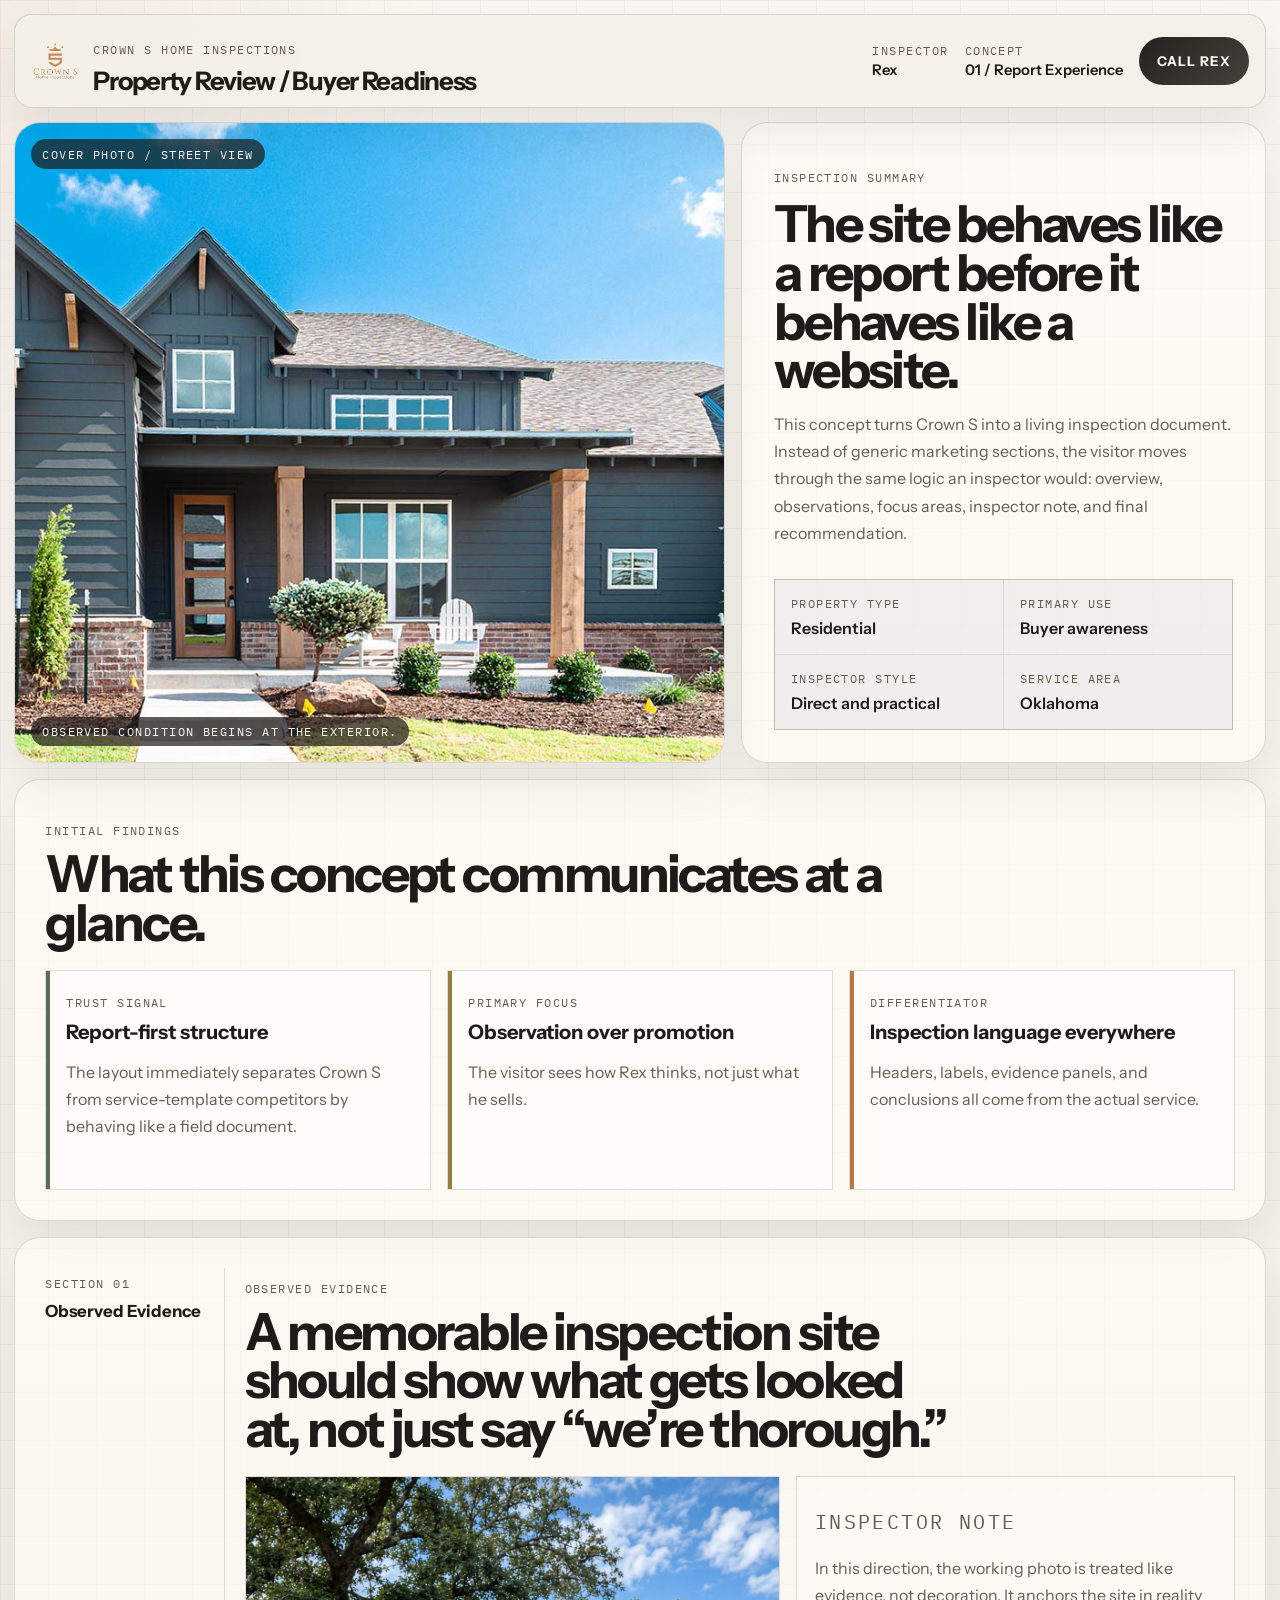
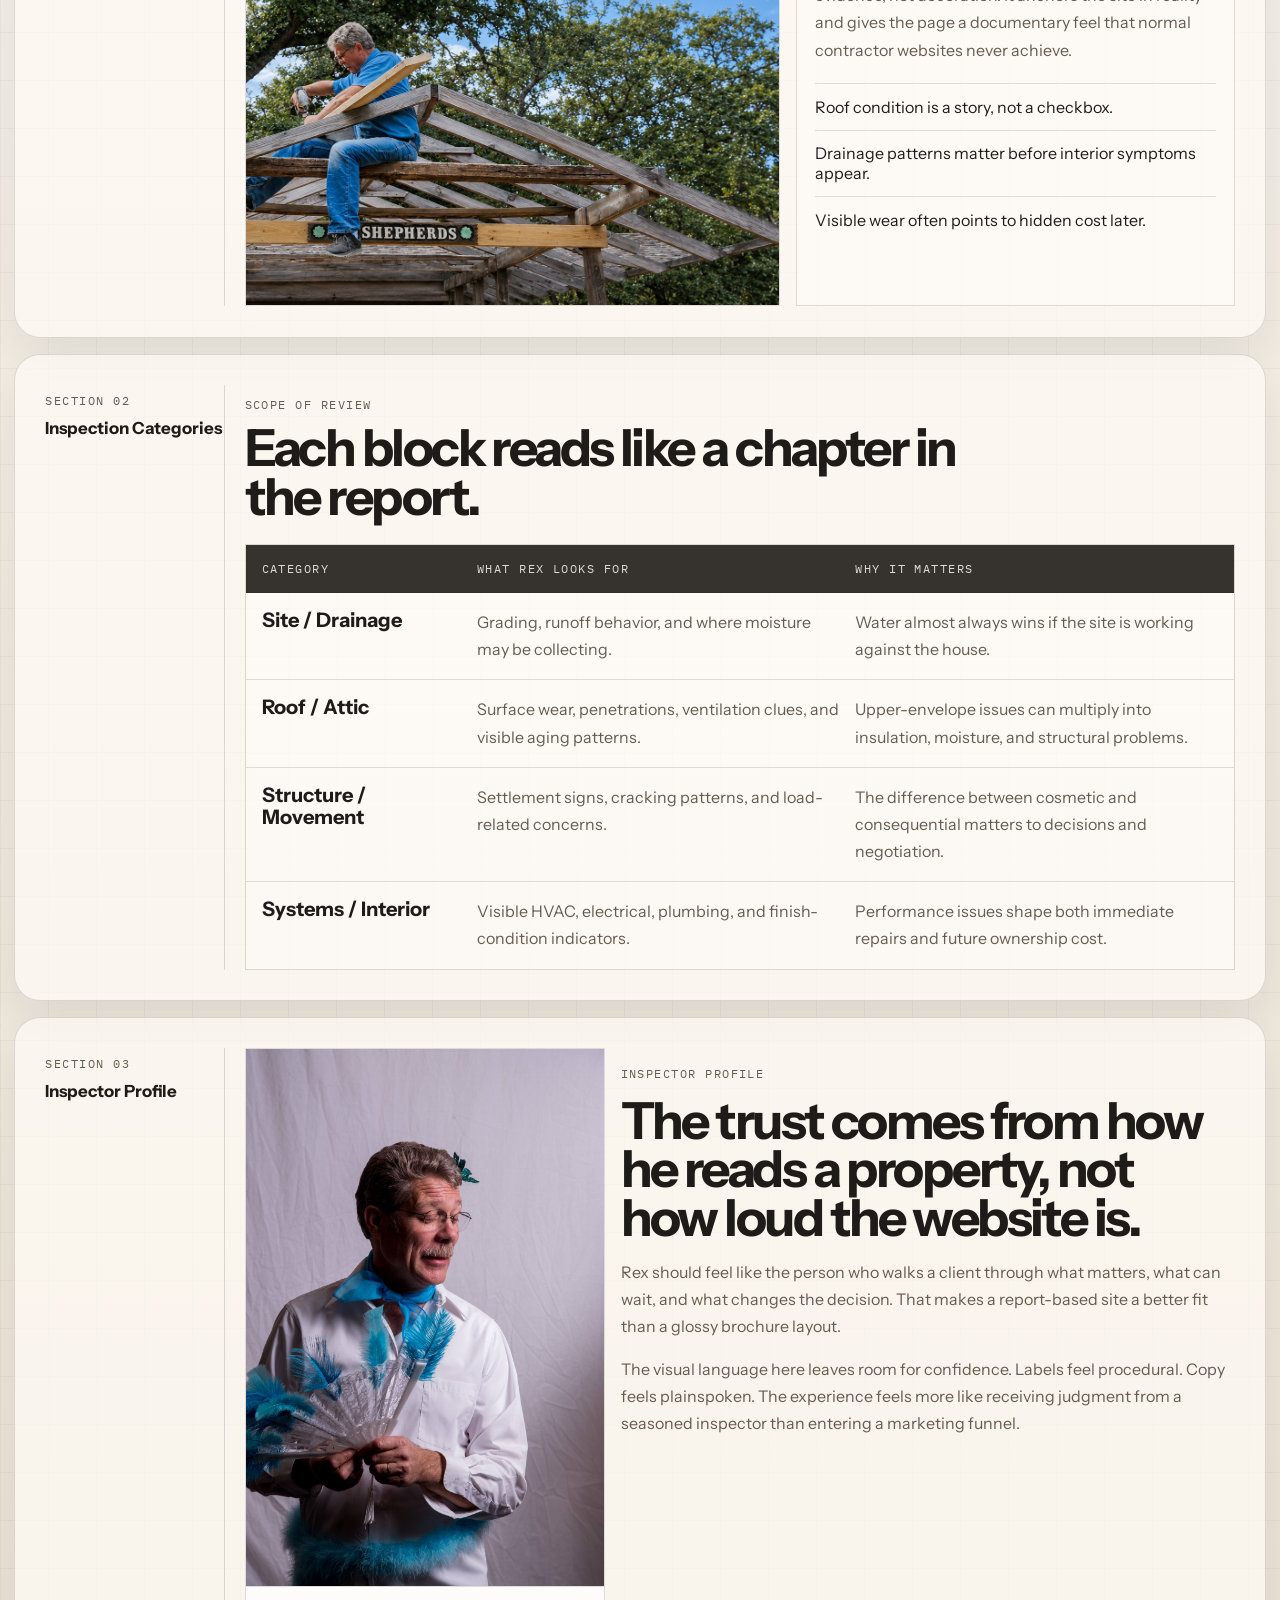
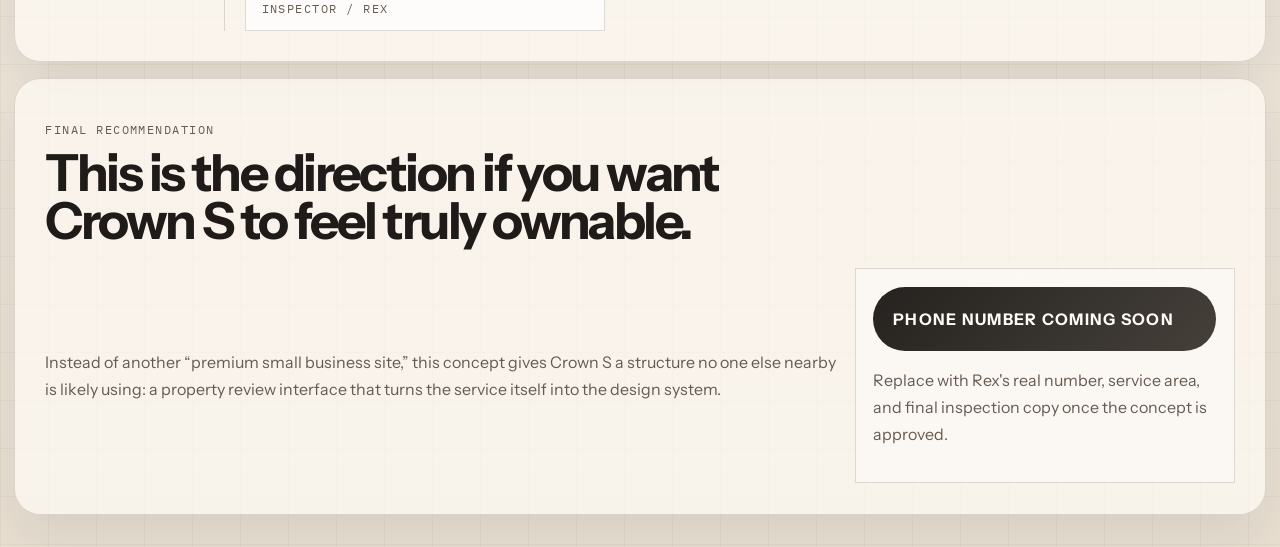
==== concept-01.html @ 124e6e8d "Add initial HTML and CSS files for Concept 01 landing page" ====
<!doctype html>
<html lang="en">
  <head>
    <meta charset="utf-8">
    <meta name="viewport" content="width=device-width, initial-scale=1">
    <title>Crown S Home Inspections | Concept 01</title>
    <meta name="description" content="Concept 01 for Crown S Home Inspections: a report-driven home inspection website prototype.">
    <link rel="icon" href="assets/crown-s-logo-sm.png" type="image/png">
    <link rel="preconnect" href="https://fonts.googleapis.com">
    <link rel="preconnect" href="https://fonts.gstatic.com" crossorigin>
    <link href="https://fonts.googleapis.com/css2?family=IBM+Plex+Mono:wght@400;500;600&family=Instrument+Sans:wght@400;500;600;700&display=swap" rel="stylesheet">
    <link rel="stylesheet" href="assets/concept-01.css">
  </head>
  <body>
    <div class="report-page">
      <header class="report-header" aria-label="Site header">
        <div class="report-header__brand">
          <img src="assets/crown-s-logo-sm.png" alt="Crown S Home Inspections mark" width="54" height="54">
          <div>
            <p class="report-kicker">Crown S Home Inspections</p>
            <h1>Property Review / Buyer Readiness</h1>
          </div>
        </div>
        <div class="report-header__meta">
          <div>
            <span>Inspector</span>
            <strong>Rex</strong>
          </div>
          <div>
            <span>Concept</span>
            <strong>01 / Report Experience</strong>
          </div>
          <a class="report-call" href="#final-note">Call Rex</a>
        </div>
      </header>

      <main>
        <section class="cover-sheet" aria-labelledby="cover-title">
          <div class="cover-sheet__media">
            <img src="assets/backgroundpic.jpg" alt="Exterior view of a house" width="1600" height="1067">
            <div class="media-tag media-tag--top">Cover Photo / Street View</div>
            <div class="media-tag media-tag--bottom">Observed condition begins at the exterior.</div>
          </div>
          <div class="cover-sheet__summary">
            <p class="report-kicker">Inspection Summary</p>
            <h2 id="cover-title">The site behaves like a report before it behaves like a website.</h2>
            <p>This concept turns Crown S into a living inspection document. Instead of generic marketing sections, the visitor moves through the same logic an inspector would: overview, observations, focus areas, inspector note, and final recommendation.</p>
            <dl class="summary-grid">
              <div>
                <dt>Property Type</dt>
                <dd>Residential</dd>
              </div>
              <div>
                <dt>Primary Use</dt>
                <dd>Buyer awareness</dd>
              </div>
              <div>
                <dt>Inspector Style</dt>
                <dd>Direct and practical</dd>
              </div>
              <div>
                <dt>Service Area</dt>
                <dd>Oklahoma</dd>
              </div>
            </dl>
          </div>
        </section>

        <section class="status-board" aria-labelledby="status-title">
          <div class="section-title-row">
            <p class="report-kicker">Initial Findings</p>
            <h2 id="status-title">What this concept communicates at a glance.</h2>
          </div>
          <div class="status-grid">
            <article class="status-card status-card--good">
              <span class="status-label">Trust Signal</span>
              <h3>Report-first structure</h3>
              <p>The layout immediately separates Crown S from service-template competitors by behaving like a field document.</p>
            </article>
            <article class="status-card status-card--watch">
              <span class="status-label">Primary Focus</span>
              <h3>Observation over promotion</h3>
              <p>The visitor sees how Rex thinks, not just what he sells.</p>
            </article>
            <article class="status-card status-card--accent">
              <span class="status-label">Differentiator</span>
              <h3>Inspection language everywhere</h3>
              <p>Headers, labels, evidence panels, and conclusions all come from the actual service.</p>
            </article>
          </div>
        </section>

        <section class="chapter chapter--evidence" aria-labelledby="evidence-title">
          <div class="chapter-index">
            <span>Section 01</span>
            <strong>Observed Evidence</strong>
          </div>
          <div class="chapter-body">
            <div class="section-title-row section-title-row--tight">
              <p class="report-kicker">Observed Evidence</p>
              <h2 id="evidence-title">A memorable inspection site should show what gets looked at, not just say “we’re thorough.”</h2>
            </div>
            <div class="evidence-grid">
              <figure class="evidence-photo">
                <img src="assets/rex working.png" alt="Rex working during an inspection" width="1672" height="940">
                <figcaption>Field photo / inspector at work</figcaption>
              </figure>
              <div class="evidence-note">
                <p class="note-title">Inspector note</p>
                <p>In this direction, the working photo is treated like evidence, not decoration. It anchors the site in reality and gives the page a documentary feel that normal contractor websites never achieve.</p>
                <ul class="checklist">
                  <li>Roof condition is a story, not a checkbox.</li>
                  <li>Drainage patterns matter before interior symptoms appear.</li>
                  <li>Visible wear often points to hidden cost later.</li>
                </ul>
              </div>
            </div>
          </div>
        </section>

        <section class="chapter chapter--systems" aria-labelledby="systems-title">
          <div class="chapter-index">
            <span>Section 02</span>
            <strong>Inspection Categories</strong>
          </div>
          <div class="chapter-body">
            <div class="section-title-row section-title-row--tight">
              <p class="report-kicker">Scope Of Review</p>
              <h2 id="systems-title">Each block reads like a chapter in the report.</h2>
            </div>
            <div class="systems-table" role="table" aria-label="Inspection categories">
              <div class="systems-row systems-row--head" role="row">
                <span role="columnheader">Category</span>
                <span role="columnheader">What Rex Looks For</span>
                <span role="columnheader">Why It Matters</span>
              </div>
              <div class="systems-row" role="row">
                <strong role="cell">Site / Drainage</strong>
                <p role="cell">Grading, runoff behavior, and where moisture may be collecting.</p>
                <p role="cell">Water almost always wins if the site is working against the house.</p>
              </div>
              <div class="systems-row" role="row">
                <strong role="cell">Roof / Attic</strong>
                <p role="cell">Surface wear, penetrations, ventilation clues, and visible aging patterns.</p>
                <p role="cell">Upper-envelope issues can multiply into insulation, moisture, and structural problems.</p>
              </div>
              <div class="systems-row" role="row">
                <strong role="cell">Structure / Movement</strong>
                <p role="cell">Settlement signs, cracking patterns, and load-related concerns.</p>
                <p role="cell">The difference between cosmetic and consequential matters to decisions and negotiation.</p>
              </div>
              <div class="systems-row" role="row">
                <strong role="cell">Systems / Interior</strong>
                <p role="cell">Visible HVAC, electrical, plumbing, and finish-condition indicators.</p>
                <p role="cell">Performance issues shape both immediate repairs and future ownership cost.</p>
              </div>
            </div>
          </div>
        </section>

        <section class="chapter chapter--profile" id="rex" aria-labelledby="profile-title">
          <div class="chapter-index">
            <span>Section 03</span>
            <strong>Inspector Profile</strong>
          </div>
          <div class="chapter-body profile-layout">
            <figure class="profile-photo">
              <img src="assets/rex.jpg" alt="Portrait of Rex" width="1280" height="1920">
              <figcaption>Inspector / Rex</figcaption>
            </figure>
            <div class="profile-copy">
              <p class="report-kicker">Inspector Profile</p>
              <h2 id="profile-title">The trust comes from how he reads a property, not how loud the website is.</h2>
              <p>Rex should feel like the person who walks a client through what matters, what can wait, and what changes the decision. That makes a report-based site a better fit than a glossy brochure layout.</p>
              <p>The visual language here leaves room for confidence. Labels feel procedural. Copy feels plainspoken. The experience feels more like receiving judgment from a seasoned inspector than entering a marketing funnel.</p>
            </div>
          </div>
        </section>

        <section class="final-note" id="final-note" aria-labelledby="final-title">
          <div class="section-title-row section-title-row--tight">
            <p class="report-kicker">Final Recommendation</p>
            <h2 id="final-title">This is the direction if you want Crown S to feel truly ownable.</h2>
          </div>
          <div class="final-grid">
            <div class="final-summary">
              <p>Instead of another “premium small business site,” this concept gives Crown S a structure no one else nearby is likely using: a property review interface that turns the service itself into the design system.</p>
            </div>
            <div class="final-actions">
              <a class="report-call report-call--large" href="#final-note">Phone number coming soon</a>
              <p>Replace with Rex's real number, service area, and final inspection copy once the concept is approved.</p>
            </div>
          </div>
        </section>
      </main>
    </div>
  </body>
</html>
---- assets/concept-01.css ----
:root {
  --paper: #f4efe7;
  --paper-deep: #e8dfd1;
  --ink: #1e1b18;
  --muted: #655b51;
  --bronze: #b77943;
  --bronze-soft: rgba(183, 121, 67, 0.16);
  --red-flag: #9f5746;
  --watch: #9a7b3e;
  --good: #5b6c5b;
  --rule: rgba(30, 27, 24, 0.14);
  --panel: rgba(255, 255, 255, 0.58);
  --max-width: 1280px;
  --shadow: 0 22px 50px rgba(30, 27, 24, 0.08);
}

* {
  box-sizing: border-box;
}

html {
  scroll-behavior: smooth;
}

body {
  margin: 0;
  min-width: 320px;
  color: var(--ink);
  background:
    linear-gradient(90deg, rgba(101, 91, 81, 0.06) 1px, transparent 1px),
    linear-gradient(180deg, rgba(101, 91, 81, 0.06) 1px, transparent 1px),
    linear-gradient(180deg, #faf7f2, var(--paper) 42%, var(--paper-deep));
  background-size: 48px 48px, 48px 48px, auto;
  font-family: "Instrument Sans", "Segoe UI", sans-serif;
}

body::before {
  position: fixed;
  inset: 0;
  z-index: -1;
  content: "";
  pointer-events: none;
  background: radial-gradient(circle at top left, rgba(183, 121, 67, 0.08), transparent 28rem);
}

a {
  color: inherit;
  text-decoration: none;
}

img {
  display: block;
  max-width: 100%;
}

.report-page {
  width: min(calc(100% - 28px), 1380px);
  margin: 14px auto 32px;
}

.report-header,
.cover-sheet,
.status-board,
.chapter,
.final-note {
  width: min(100%, var(--max-width));
  margin: 0 auto;
}

.report-header {
  position: sticky;
  top: 12px;
  z-index: 20;
  display: grid;
  grid-template-columns: minmax(0, 1fr) auto;
  gap: 1rem;
  align-items: center;
  margin-bottom: 14px;
  padding: 0.9rem 1rem;
  border: 1px solid var(--rule);
  border-radius: 18px;
  background: rgba(244, 239, 231, 0.88);
  box-shadow: var(--shadow);
  -webkit-backdrop-filter: blur(14px);
  backdrop-filter: blur(14px);
}

.report-header__brand,
.report-header__meta {
  display: flex;
  align-items: center;
}

.report-header__brand {
  gap: 0.9rem;
}

.report-header__brand img {
  width: 48px;
  height: 48px;
  object-fit: contain;
}

.report-header__brand h1,
.cover-sheet__summary h2,
.section-title-row h2,
.profile-copy h2 {
  margin: 0;
  font-size: clamp(2rem, 4vw, 4.5rem);
  line-height: 0.95;
  letter-spacing: -0.05em;
}

.report-header__brand h1 {
  font-size: clamp(1.2rem, 2vw, 1.7rem);
}

.report-header__meta {
  gap: 1rem;
}

.report-header__meta div {
  display: grid;
  gap: 0.2rem;
}

.report-header__meta span,
.report-kicker,
.status-label,
.note-title,
.chapter-index span,
.systems-row--head span,
.media-tag,
.summary-grid dt,
.profile-photo figcaption {
  font-family: "IBM Plex Mono", Consolas, monospace;
  font-size: 0.76rem;
  letter-spacing: 0.12em;
  text-transform: uppercase;
}

.report-header__meta span,
.report-kicker,
.status-label,
.chapter-index span,
.systems-row--head span,
.summary-grid dt,
.profile-photo figcaption {
  color: var(--muted);
}

.report-header__meta strong {
  font-size: 0.92rem;
  font-weight: 600;
}

.report-call {
  display: inline-flex;
  align-items: center;
  justify-content: center;
  min-height: 48px;
  padding: 0 1.15rem;
  color: #fffaf4;
  border-radius: 999px;
  background: linear-gradient(135deg, #25221f, #45403a);
  font-size: 0.84rem;
  font-weight: 700;
  letter-spacing: 0.08em;
  text-transform: uppercase;
}

.cover-sheet {
  display: grid;
  grid-template-columns: minmax(0, 1.15fr) minmax(320px, 0.85fr);
  gap: 1rem;
  margin-bottom: 1rem;
}

.cover-sheet__media,
.cover-sheet__summary,
.status-board,
.chapter,
.final-note {
  border: 1px solid var(--rule);
  border-radius: 26px;
  overflow: hidden;
  background: rgba(255, 251, 246, 0.7);
  box-shadow: var(--shadow);
}

.cover-sheet__media {
  position: relative;
  min-height: 620px;
}

.cover-sheet__media img {
  width: 100%;
  height: 100%;
  object-fit: cover;
}

.media-tag {
  position: absolute;
  left: 1rem;
  padding: 0.45rem 0.7rem;
  color: #fffaf4;
  border-radius: 999px;
  background: rgba(30, 27, 24, 0.7);
}

.media-tag--top {
  top: 1rem;
}

.media-tag--bottom {
  bottom: 1rem;
}

.cover-sheet__summary {
  padding: clamp(1.4rem, 3vw, 2rem);
}

.cover-sheet__summary p {
  color: var(--muted);
  line-height: 1.7;
}

.summary-grid {
  display: grid;
  grid-template-columns: repeat(2, minmax(0, 1fr));
  gap: 1px;
  margin: 2rem 0 0;
  border: 1px solid var(--rule);
  background: var(--rule);
}

.summary-grid div {
  padding: 1rem;
  background: rgba(255, 255, 255, 0.55);
}

.summary-grid dt {
  margin-bottom: 0.45rem;
}

.summary-grid dd {
  margin: 0;
  font-size: 1rem;
  font-weight: 600;
}

.status-board,
.chapter,
.final-note {
  padding: clamp(1.25rem, 3vw, 1.9rem);
  margin-bottom: 1rem;
}

.section-title-row {
  max-width: 840px;
  margin-bottom: 1.4rem;
}

.section-title-row--tight {
  max-width: 720px;
}

.status-grid {
  display: grid;
  grid-template-columns: repeat(3, minmax(0, 1fr));
  gap: 1rem;
}

.status-card {
  min-height: 220px;
  padding: 1.25rem;
  border: 1px solid var(--rule);
  background: rgba(255, 255, 255, 0.5);
}

.status-card h3,
.notice-title,
.note-title,
.systems-row strong {
  margin: 0.65rem 0 0.55rem;
  font-size: 1.25rem;
  line-height: 1.1;
}

.status-card p,
.evidence-note p,
.systems-row p,
.profile-copy p,
.final-summary p,
.final-actions p {
  color: var(--muted);
  line-height: 1.7;
}

.status-card--good {
  box-shadow: inset 4px 0 0 var(--good);
}

.status-card--watch {
  box-shadow: inset 4px 0 0 var(--watch);
}

.status-card--accent {
  box-shadow: inset 4px 0 0 var(--bronze);
}

.chapter {
  display: grid;
  grid-template-columns: 180px minmax(0, 1fr);
  gap: 1.2rem;
}

.chapter-index {
  padding-top: 0.25rem;
  border-right: 1px solid var(--rule);
}

.chapter-index strong {
  display: block;
  margin-top: 0.5rem;
  font-size: 1.05rem;
  line-height: 1.35;
}

.evidence-grid {
  display: grid;
  grid-template-columns: minmax(0, 1.1fr) minmax(280px, 0.9fr);
  gap: 1rem;
}

.evidence-photo,
.profile-photo {
  margin: 0;
  overflow: hidden;
  border: 1px solid var(--rule);
  background: rgba(255, 255, 255, 0.55);
}

.evidence-photo img {
  width: 100%;
  height: 100%;
  min-height: 380px;
  object-fit: cover;
}

.evidence-photo figcaption,
.profile-photo figcaption {
  padding: 0.85rem 1rem;
  border-top: 1px solid var(--rule);
  background: rgba(255, 255, 255, 0.52);
}

.evidence-note {
  padding: 1.1rem;
  border: 1px solid var(--rule);
  background: rgba(255, 255, 255, 0.4);
}

.note-title {
  color: var(--ink);
}

.checklist {
  margin: 1.2rem 0 0;
  padding: 0;
  list-style: none;
}

.checklist li {
  padding: 0.8rem 0;
  border-top: 1px solid var(--rule);
  color: var(--ink);
}

.systems-table {
  display: grid;
  border: 1px solid var(--rule);
}

.systems-row {
  display: grid;
  grid-template-columns: minmax(160px, 0.55fr) minmax(0, 1fr) minmax(0, 1fr);
  gap: 1rem;
  padding: 1rem;
  border-bottom: 1px solid var(--rule);
  background: rgba(255, 255, 255, 0.4);
}

.systems-row:last-child {
  border-bottom: 0;
}

.systems-row--head {
  background: rgba(37, 34, 31, 0.92);
}

.systems-row--head span {
  color: rgba(255, 250, 244, 0.84);
}

.systems-row p,
.systems-row strong {
  margin: 0;
}

.profile-layout {
  display: grid;
  grid-template-columns: minmax(280px, 360px) minmax(0, 1fr);
  gap: 1rem;
  align-items: start;
}

.profile-photo img {
  width: 100%;
  height: 100%;
  min-height: 520px;
  object-fit: cover;
  object-position: center 18%;
}

.profile-copy {
  padding-top: 0.2rem;
}

.final-grid {
  display: grid;
  grid-template-columns: minmax(0, 1fr) minmax(300px, 380px);
  gap: 1rem;
  align-items: center;
}

.final-actions {
  padding: 1.1rem;
  border: 1px solid var(--rule);
  background: rgba(255, 255, 255, 0.42);
}

.report-call--large {
  width: 100%;
  justify-content: flex-start;
  min-height: 64px;
  padding: 0 1.25rem;
  font-size: 1rem;
}

:focus-visible {
  outline: 3px solid rgba(183, 121, 67, 0.45);
  outline-offset: 4px;
}

@media (max-width: 1080px) {
  .cover-sheet,
  .status-grid,
  .evidence-grid,
  .profile-layout,
  .final-grid {
    grid-template-columns: 1fr;
  }

  .chapter {
    grid-template-columns: 1fr;
  }

  .chapter-index {
    padding-bottom: 1rem;
    border-right: 0;
    border-bottom: 1px solid var(--rule);
  }

  .systems-row,
  .report-header {
    grid-template-columns: 1fr;
  }

  .report-header__meta {
    flex-wrap: wrap;
  }

  .cover-sheet__media {
    min-height: 420px;
  }
}

@media (max-width: 720px) {
  .report-page {
    width: min(calc(100% - 16px), 1380px);
    margin-top: 8px;
  }

  .report-header {
    top: 8px;
    padding: 0.8rem;
  }

  .report-header__brand {
    align-items: flex-start;
  }

  .summary-grid,
  .systems-row {
    grid-template-columns: 1fr;
  }

  .cover-sheet__media,
  .evidence-photo img,
  .profile-photo img {
    min-height: 300px;
  }

  .report-call,
  .report-call--large {
    width: 100%;
    justify-content: center;
  }
}
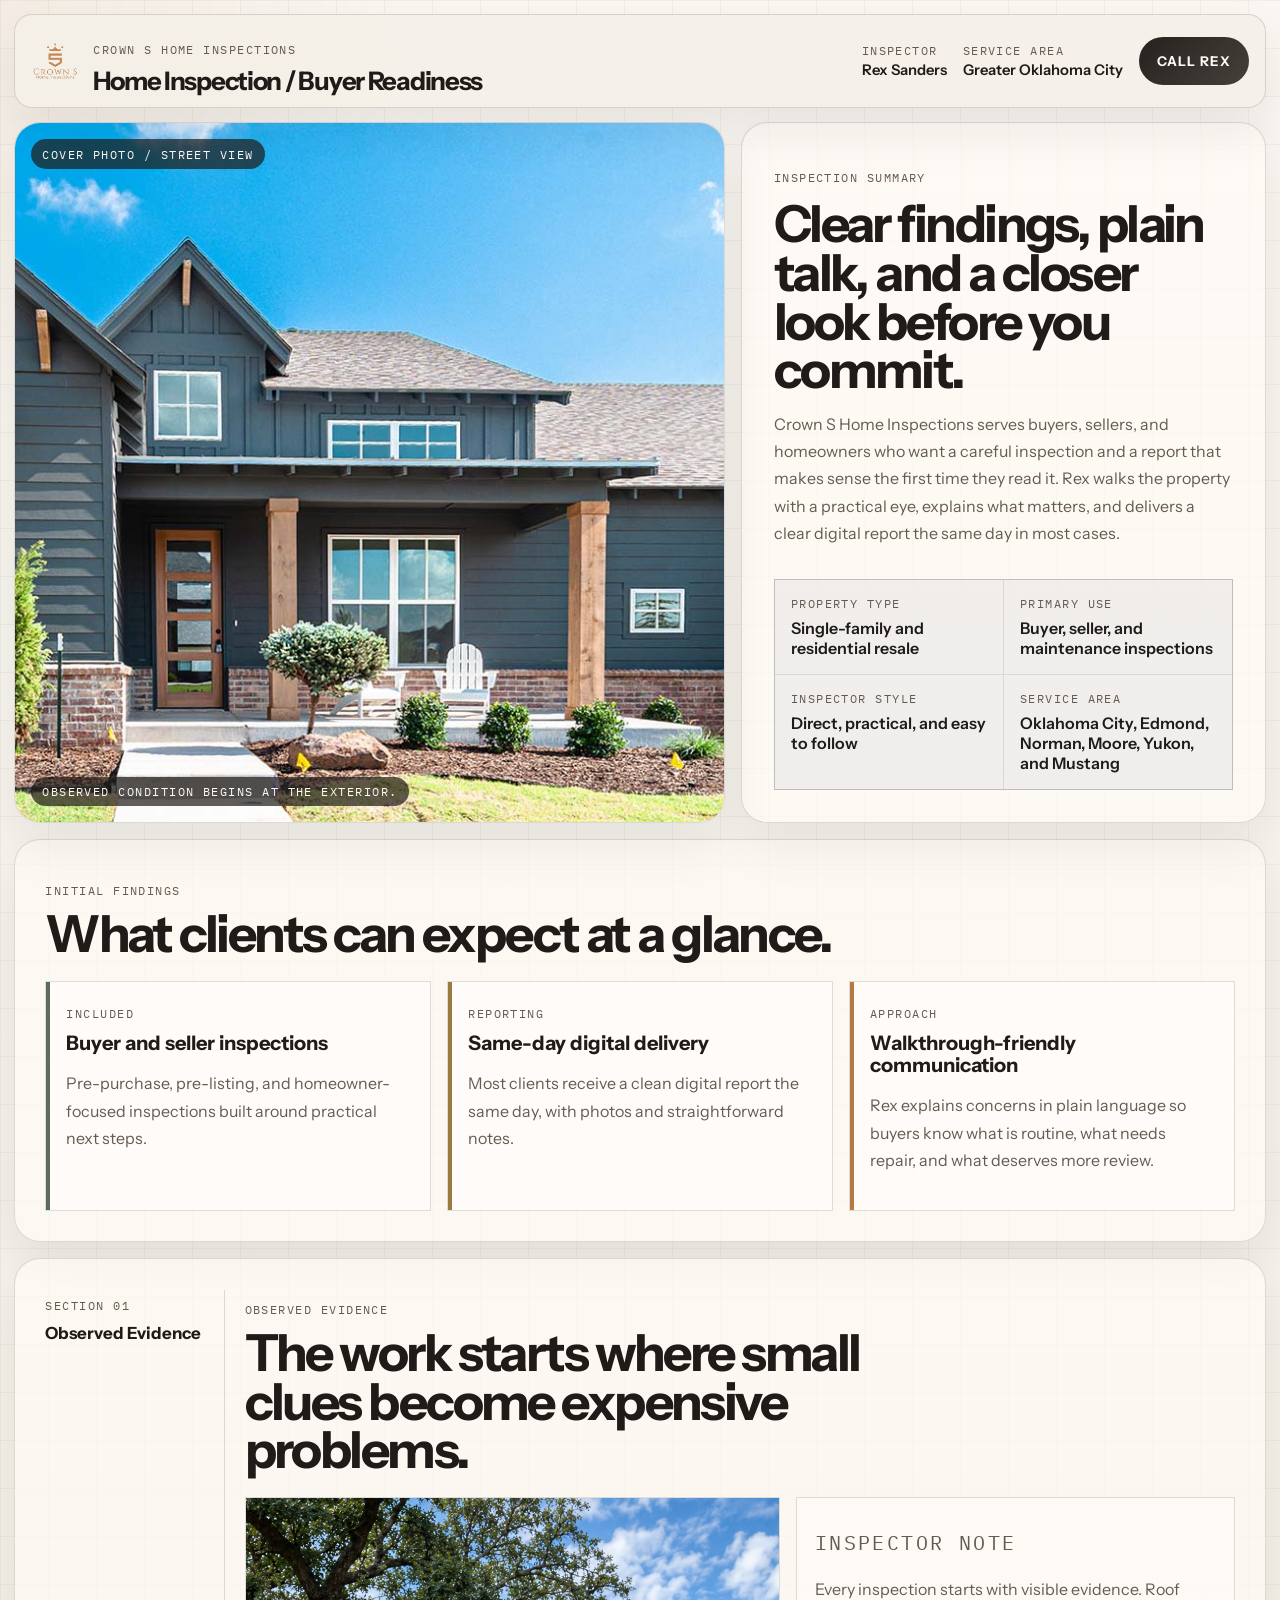
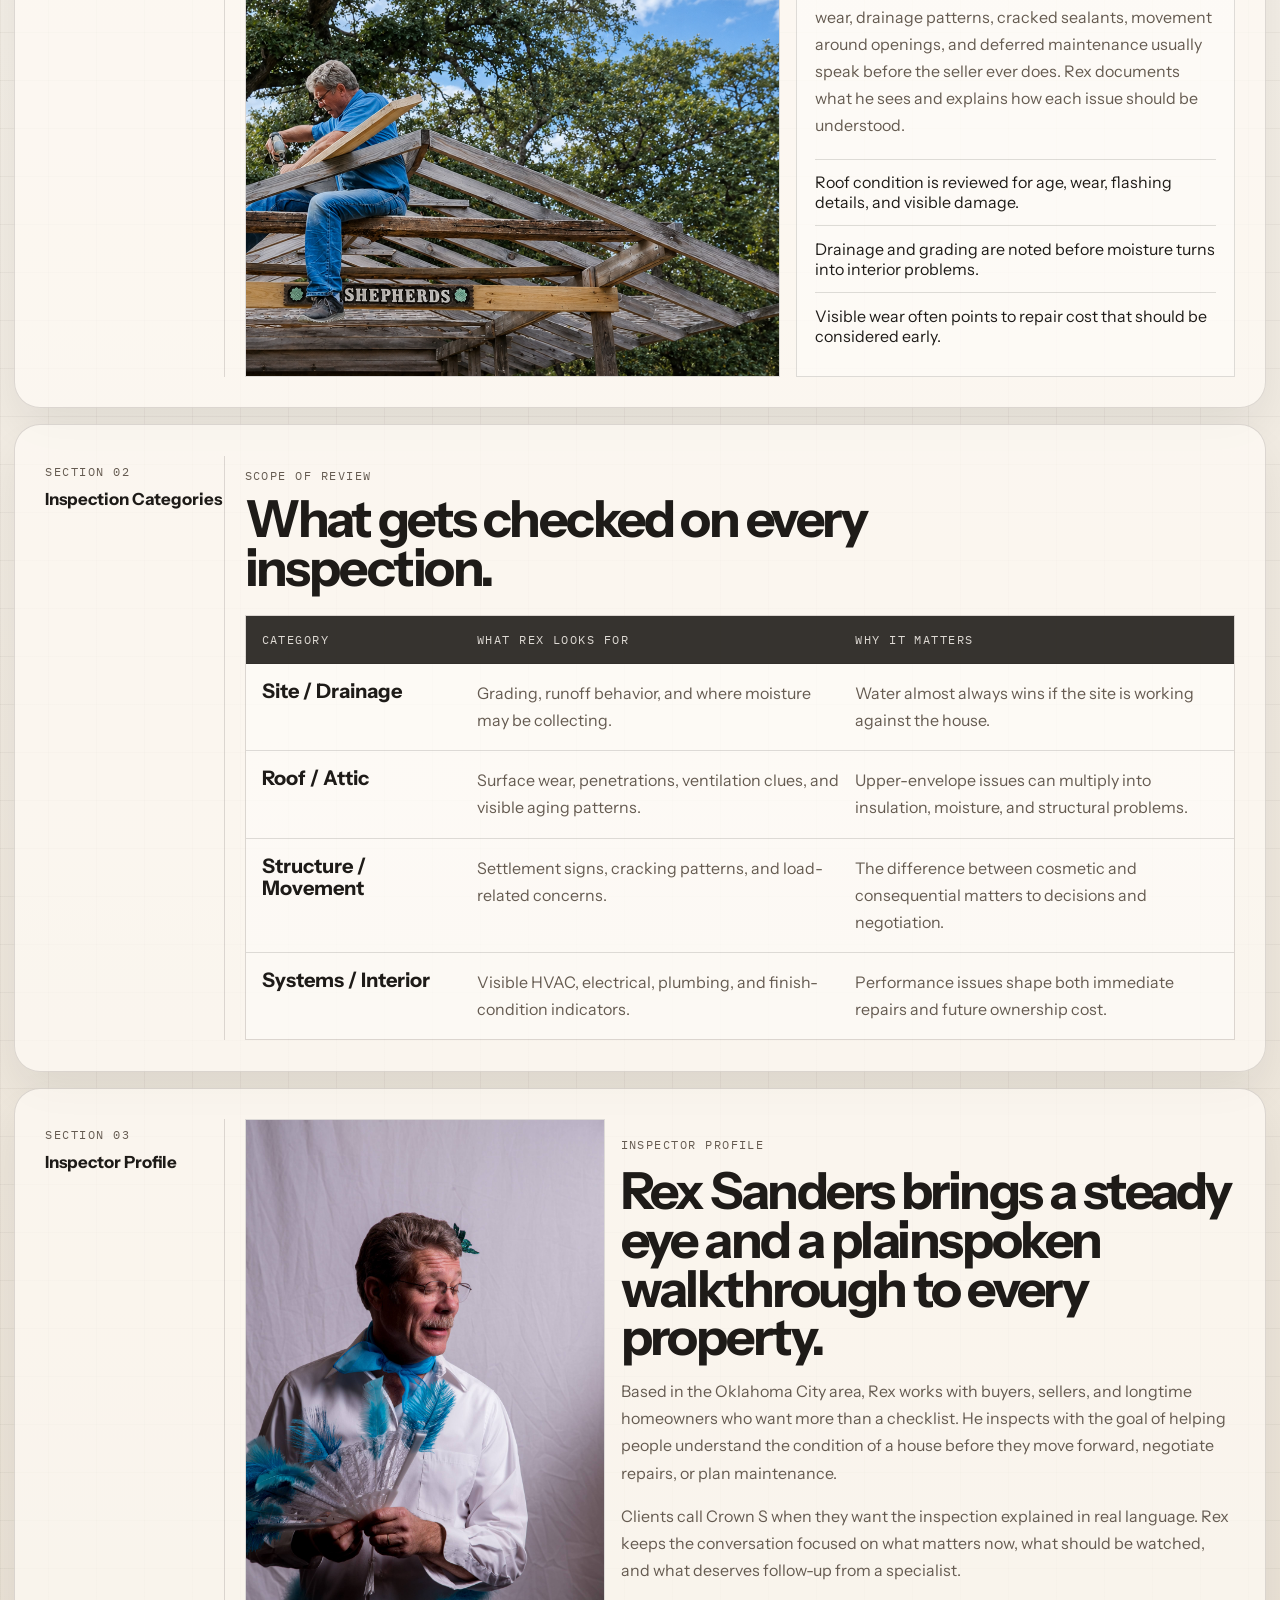
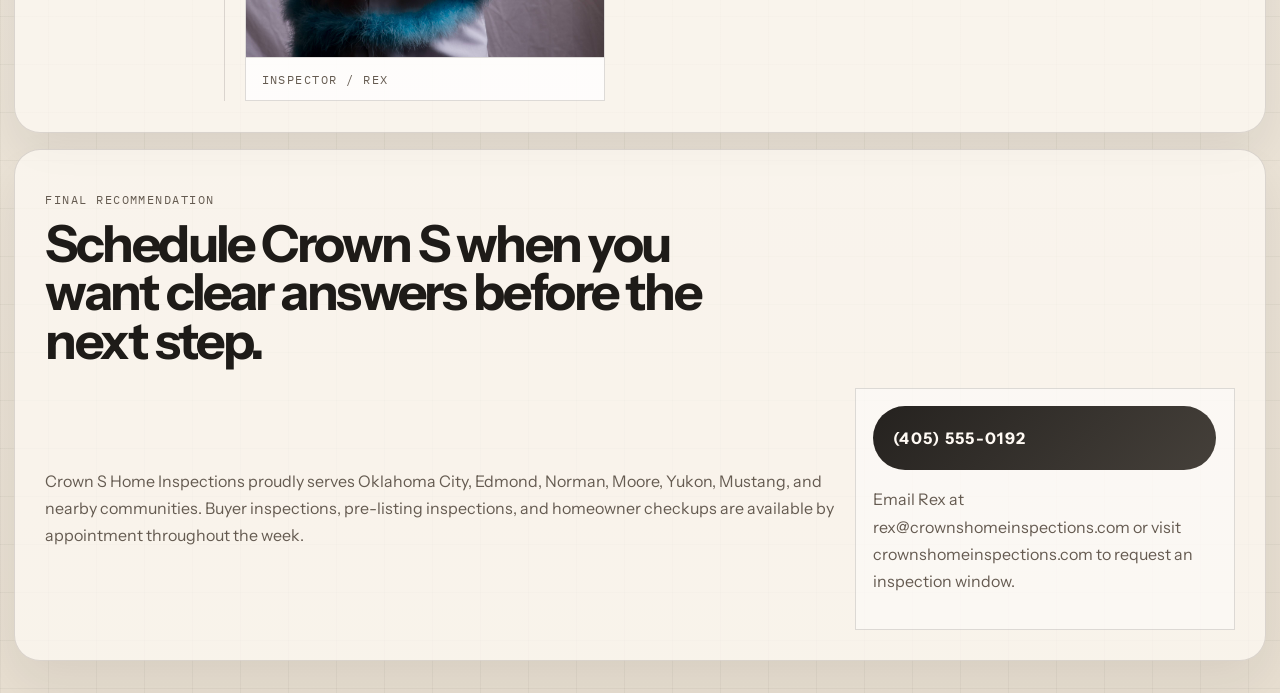
==== commit 23485606: "Update concept-01 HTML for improved clarity and accuracy in content" ====
--- a/concept-01.html
+++ b/concept-01.html
@@ -3,8 +3,8 @@
   <head>
     <meta charset="utf-8">
     <meta name="viewport" content="width=device-width, initial-scale=1">
-    <title>Crown S Home Inspections | Concept 01</title>
-    <meta name="description" content="Concept 01 for Crown S Home Inspections: a report-driven home inspection website prototype.">
+    <title>Crown S Home Inspections | Oklahoma City Home Inspector</title>
+    <meta name="description" content="Crown S Home Inspections provides buyer, seller, and homeowner inspections across Oklahoma City, Edmond, Norman, Moore, and surrounding communities.">
     <link rel="icon" href="assets/crown-s-logo-sm.png" type="image/png">
     <link rel="preconnect" href="https://fonts.googleapis.com">
     <link rel="preconnect" href="https://fonts.gstatic.com" crossorigin>
@@ -18,19 +18,19 @@
           <img src="assets/crown-s-logo-sm.png" alt="Crown S Home Inspections mark" width="54" height="54">
           <div>
             <p class="report-kicker">Crown S Home Inspections</p>
-            <h1>Property Review / Buyer Readiness</h1>
+            <h1>Home Inspection / Buyer Readiness</h1>
           </div>
         </div>
         <div class="report-header__meta">
           <div>
             <span>Inspector</span>
-            <strong>Rex</strong>
+            <strong>Rex Sanders</strong>
           </div>
           <div>
-            <span>Concept</span>
-            <strong>01 / Report Experience</strong>
+            <span>Service Area</span>
+            <strong>Greater Oklahoma City</strong>
           </div>
-          <a class="report-call" href="#final-note">Call Rex</a>
+          <a class="report-call" href="tel:+14055550192">Call Rex</a>
         </div>
       </header>
 
@@ -43,24 +43,24 @@
           </div>
           <div class="cover-sheet__summary">
             <p class="report-kicker">Inspection Summary</p>
-            <h2 id="cover-title">The site behaves like a report before it behaves like a website.</h2>
-            <p>This concept turns Crown S into a living inspection document. Instead of generic marketing sections, the visitor moves through the same logic an inspector would: overview, observations, focus areas, inspector note, and final recommendation.</p>
+            <h2 id="cover-title">Clear findings, plain talk, and a closer look before you commit.</h2>
+            <p>Crown S Home Inspections serves buyers, sellers, and homeowners who want a careful inspection and a report that makes sense the first time they read it. Rex walks the property with a practical eye, explains what matters, and delivers a clear digital report the same day in most cases.</p>
             <dl class="summary-grid">
               <div>
                 <dt>Property Type</dt>
-                <dd>Residential</dd>
+                <dd>Single-family and residential resale</dd>
               </div>
               <div>
                 <dt>Primary Use</dt>
-                <dd>Buyer awareness</dd>
+                <dd>Buyer, seller, and maintenance inspections</dd>
               </div>
               <div>
                 <dt>Inspector Style</dt>
-                <dd>Direct and practical</dd>
+                <dd>Direct, practical, and easy to follow</dd>
               </div>
               <div>
                 <dt>Service Area</dt>
-                <dd>Oklahoma</dd>
+                <dd>Oklahoma City, Edmond, Norman, Moore, Yukon, and Mustang</dd>
               </div>
             </dl>
           </div>
@@ -69,23 +69,23 @@
         <section class="status-board" aria-labelledby="status-title">
           <div class="section-title-row">
             <p class="report-kicker">Initial Findings</p>
-            <h2 id="status-title">What this concept communicates at a glance.</h2>
+            <h2 id="status-title">What clients can expect at a glance.</h2>
           </div>
           <div class="status-grid">
             <article class="status-card status-card--good">
-              <span class="status-label">Trust Signal</span>
-              <h3>Report-first structure</h3>
-              <p>The layout immediately separates Crown S from service-template competitors by behaving like a field document.</p>
+              <span class="status-label">Included</span>
+              <h3>Buyer and seller inspections</h3>
+              <p>Pre-purchase, pre-listing, and homeowner-focused inspections built around practical next steps.</p>
             </article>
             <article class="status-card status-card--watch">
-              <span class="status-label">Primary Focus</span>
-              <h3>Observation over promotion</h3>
-              <p>The visitor sees how Rex thinks, not just what he sells.</p>
+              <span class="status-label">Reporting</span>
+              <h3>Same-day digital delivery</h3>
+              <p>Most clients receive a clean digital report the same day, with photos and straightforward notes.</p>
             </article>
             <article class="status-card status-card--accent">
-              <span class="status-label">Differentiator</span>
-              <h3>Inspection language everywhere</h3>
-              <p>Headers, labels, evidence panels, and conclusions all come from the actual service.</p>
+              <span class="status-label">Approach</span>
+              <h3>Walkthrough-friendly communication</h3>
+              <p>Rex explains concerns in plain language so buyers know what is routine, what needs repair, and what deserves more review.</p>
             </article>
           </div>
         </section>
@@ -98,7 +98,7 @@
           <div class="chapter-body">
             <div class="section-title-row section-title-row--tight">
               <p class="report-kicker">Observed Evidence</p>
-              <h2 id="evidence-title">A memorable inspection site should show what gets looked at, not just say “we’re thorough.”</h2>
+              <h2 id="evidence-title">The work starts where small clues become expensive problems.</h2>
             </div>
             <div class="evidence-grid">
               <figure class="evidence-photo">
@@ -107,11 +107,11 @@
               </figure>
               <div class="evidence-note">
                 <p class="note-title">Inspector note</p>
-                <p>In this direction, the working photo is treated like evidence, not decoration. It anchors the site in reality and gives the page a documentary feel that normal contractor websites never achieve.</p>
+                <p>Every inspection starts with visible evidence. Roof wear, drainage patterns, cracked sealants, movement around openings, and deferred maintenance usually speak before the seller ever does. Rex documents what he sees and explains how each issue should be understood.</p>
                 <ul class="checklist">
-                  <li>Roof condition is a story, not a checkbox.</li>
-                  <li>Drainage patterns matter before interior symptoms appear.</li>
-                  <li>Visible wear often points to hidden cost later.</li>
+                  <li>Roof condition is reviewed for age, wear, flashing details, and visible damage.</li>
+                  <li>Drainage and grading are noted before moisture turns into interior problems.</li>
+                  <li>Visible wear often points to repair cost that should be considered early.</li>
                 </ul>
               </div>
             </div>
@@ -126,7 +126,7 @@
           <div class="chapter-body">
             <div class="section-title-row section-title-row--tight">
               <p class="report-kicker">Scope Of Review</p>
-              <h2 id="systems-title">Each block reads like a chapter in the report.</h2>
+              <h2 id="systems-title">What gets checked on every inspection.</h2>
             </div>
             <div class="systems-table" role="table" aria-label="Inspection categories">
               <div class="systems-row systems-row--head" role="row">
@@ -170,9 +170,9 @@
             </figure>
             <div class="profile-copy">
               <p class="report-kicker">Inspector Profile</p>
-              <h2 id="profile-title">The trust comes from how he reads a property, not how loud the website is.</h2>
-              <p>Rex should feel like the person who walks a client through what matters, what can wait, and what changes the decision. That makes a report-based site a better fit than a glossy brochure layout.</p>
-              <p>The visual language here leaves room for confidence. Labels feel procedural. Copy feels plainspoken. The experience feels more like receiving judgment from a seasoned inspector than entering a marketing funnel.</p>
+              <h2 id="profile-title">Rex Sanders brings a steady eye and a plainspoken walkthrough to every property.</h2>
+              <p>Based in the Oklahoma City area, Rex works with buyers, sellers, and longtime homeowners who want more than a checklist. He inspects with the goal of helping people understand the condition of a house before they move forward, negotiate repairs, or plan maintenance.</p>
+              <p>Clients call Crown S when they want the inspection explained in real language. Rex keeps the conversation focused on what matters now, what should be watched, and what deserves follow-up from a specialist.</p>
             </div>
           </div>
         </section>
@@ -180,15 +180,15 @@
         <section class="final-note" id="final-note" aria-labelledby="final-title">
           <div class="section-title-row section-title-row--tight">
             <p class="report-kicker">Final Recommendation</p>
-            <h2 id="final-title">This is the direction if you want Crown S to feel truly ownable.</h2>
+            <h2 id="final-title">Schedule Crown S when you want clear answers before the next step.</h2>
           </div>
           <div class="final-grid">
             <div class="final-summary">
-              <p>Instead of another “premium small business site,” this concept gives Crown S a structure no one else nearby is likely using: a property review interface that turns the service itself into the design system.</p>
+              <p>Crown S Home Inspections proudly serves Oklahoma City, Edmond, Norman, Moore, Yukon, Mustang, and nearby communities. Buyer inspections, pre-listing inspections, and homeowner checkups are available by appointment throughout the week.</p>
             </div>
             <div class="final-actions">
-              <a class="report-call report-call--large" href="#final-note">Phone number coming soon</a>
-              <p>Replace with Rex's real number, service area, and final inspection copy once the concept is approved.</p>
+              <a class="report-call report-call--large" href="tel:+14055550192">(405) 555-0192</a>
+              <p>Email Rex at <a href="mailto:rex@crownshomeinspections.com">rex@crownshomeinspections.com</a> or visit crownshomeinspections.com to request an inspection window.</p>
             </div>
           </div>
         </section>
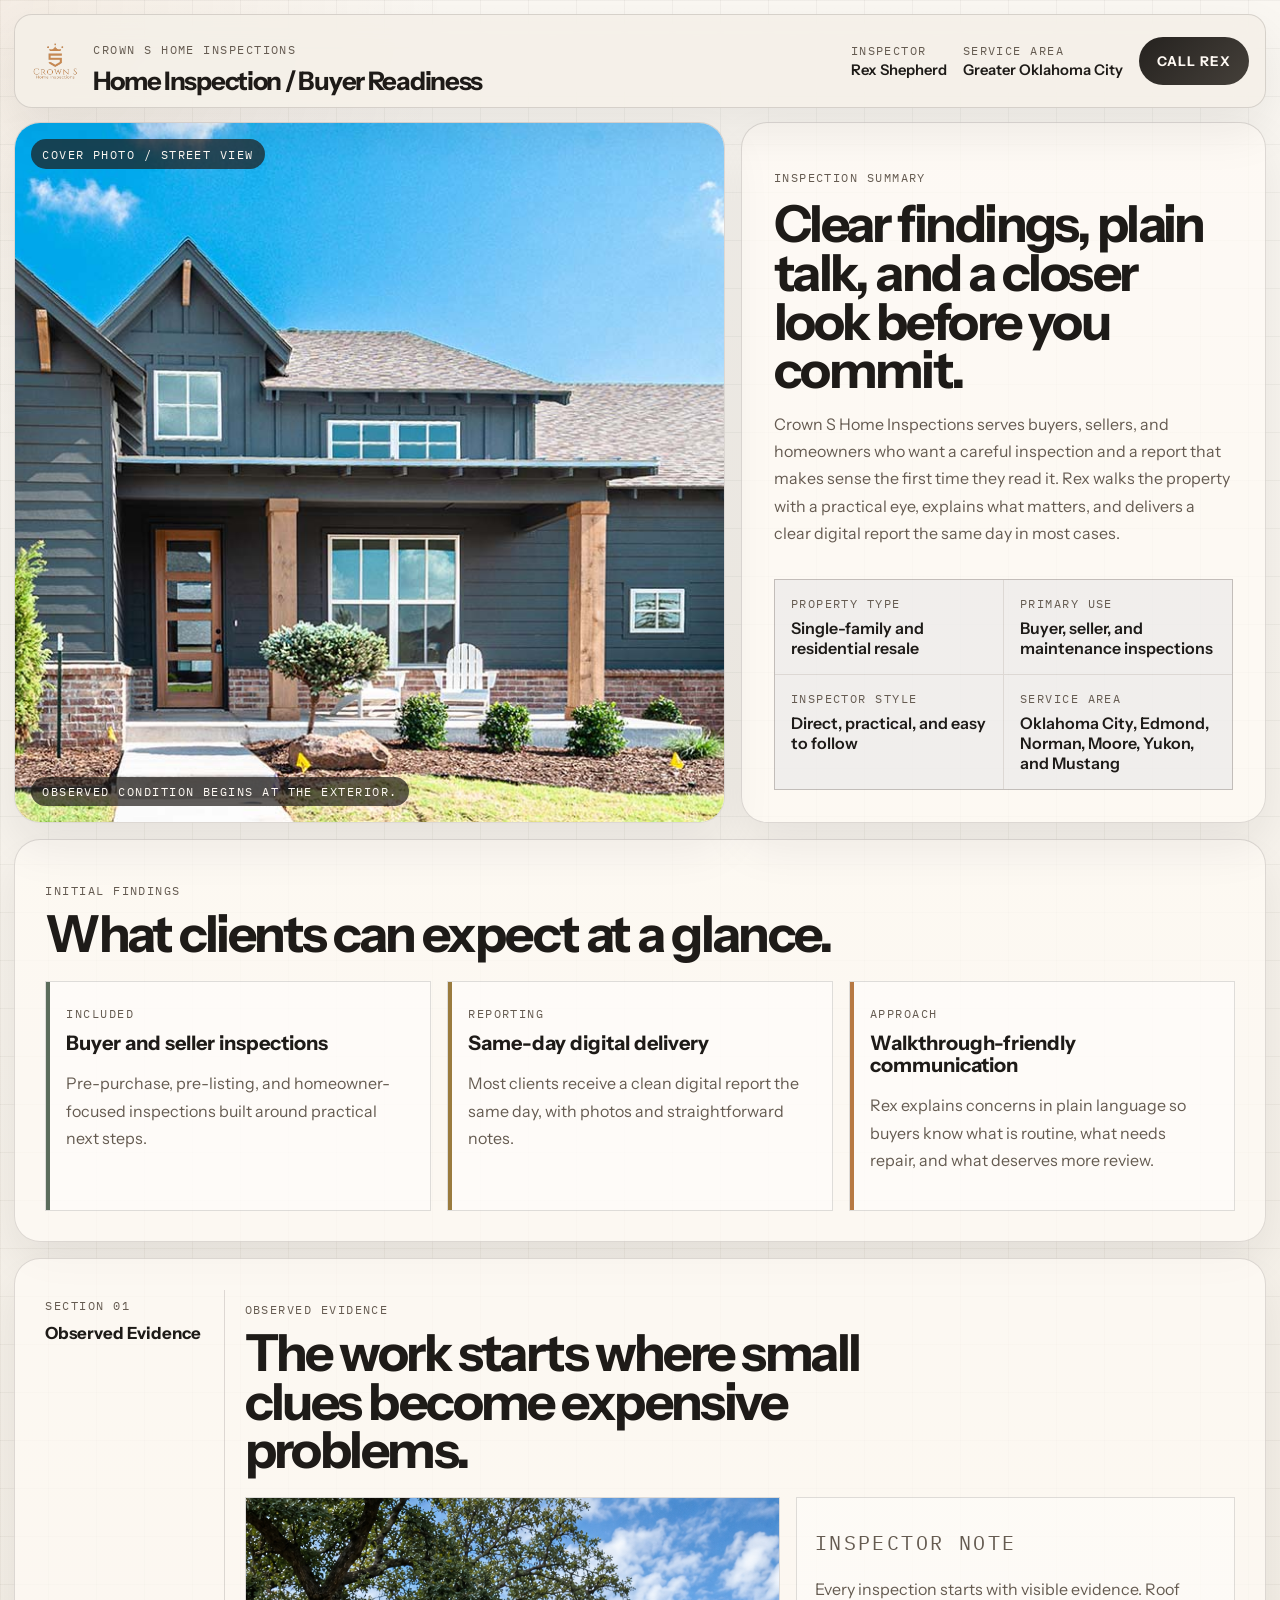
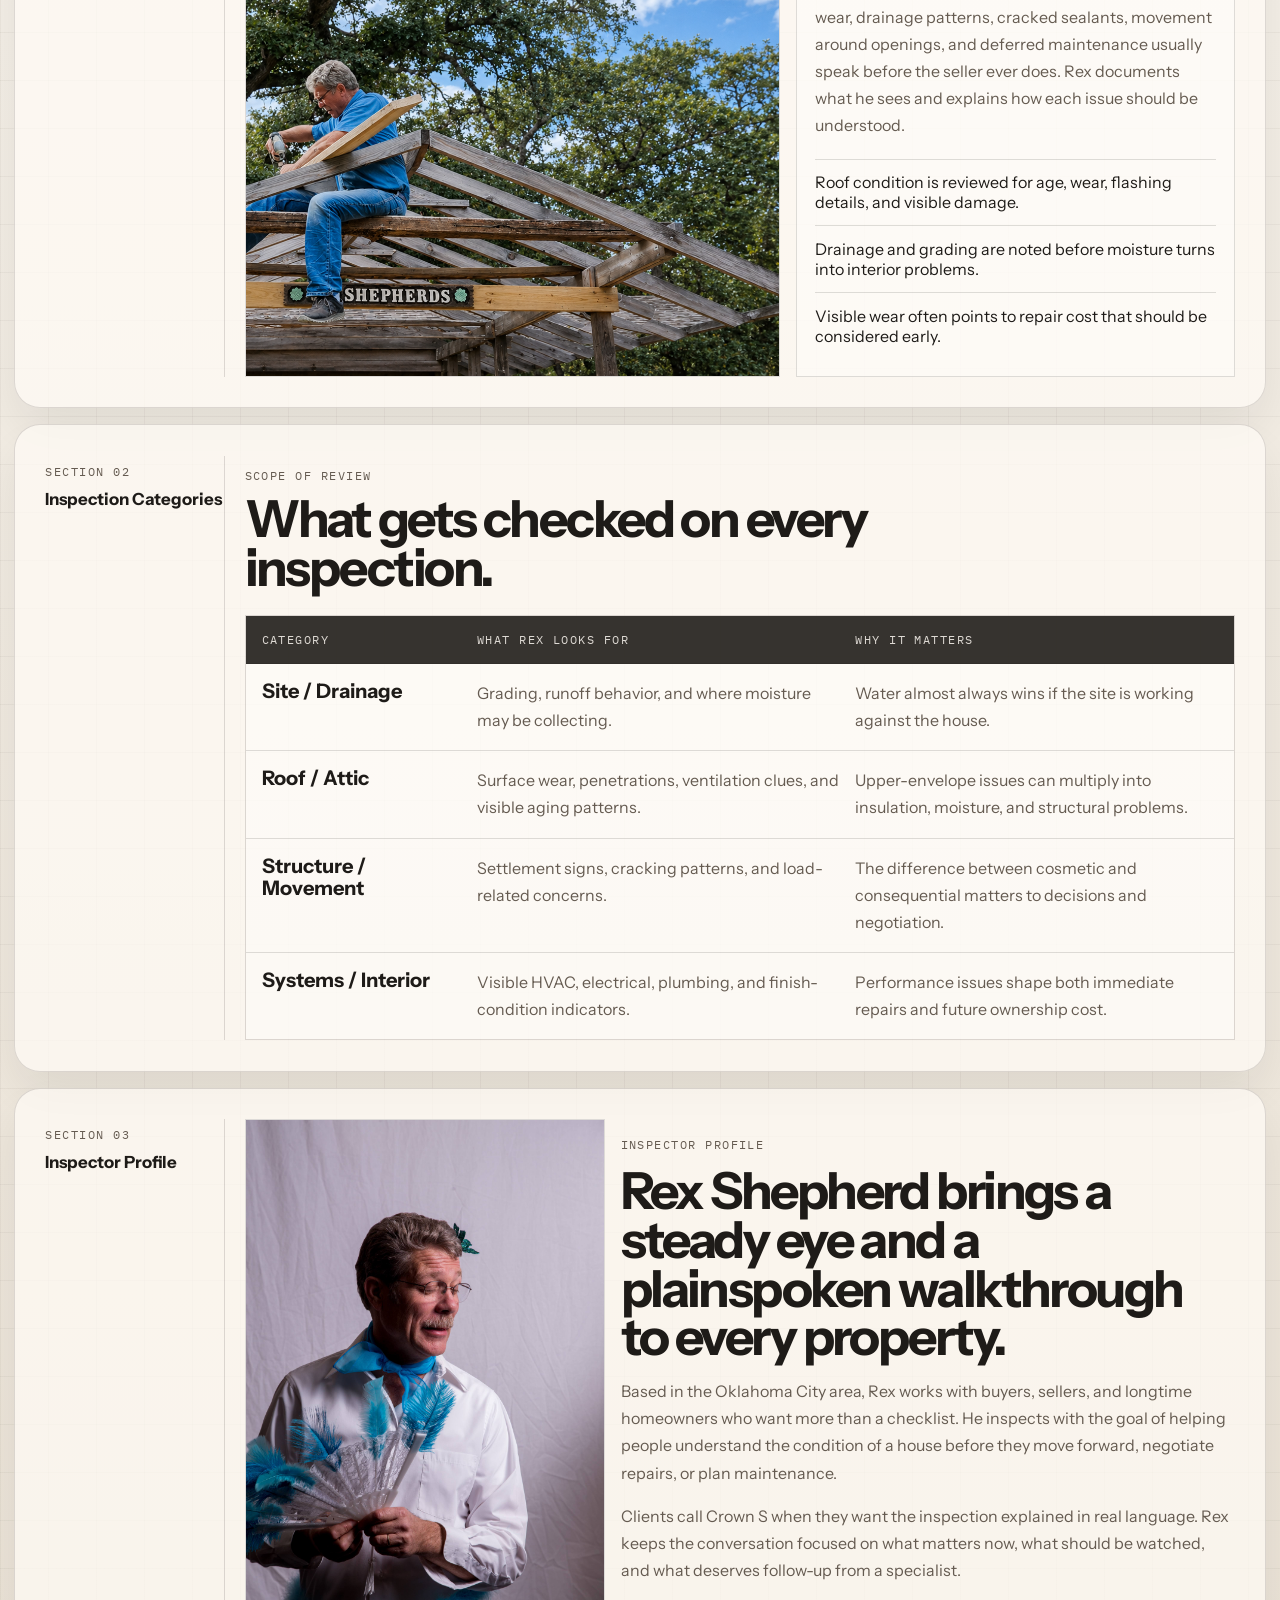
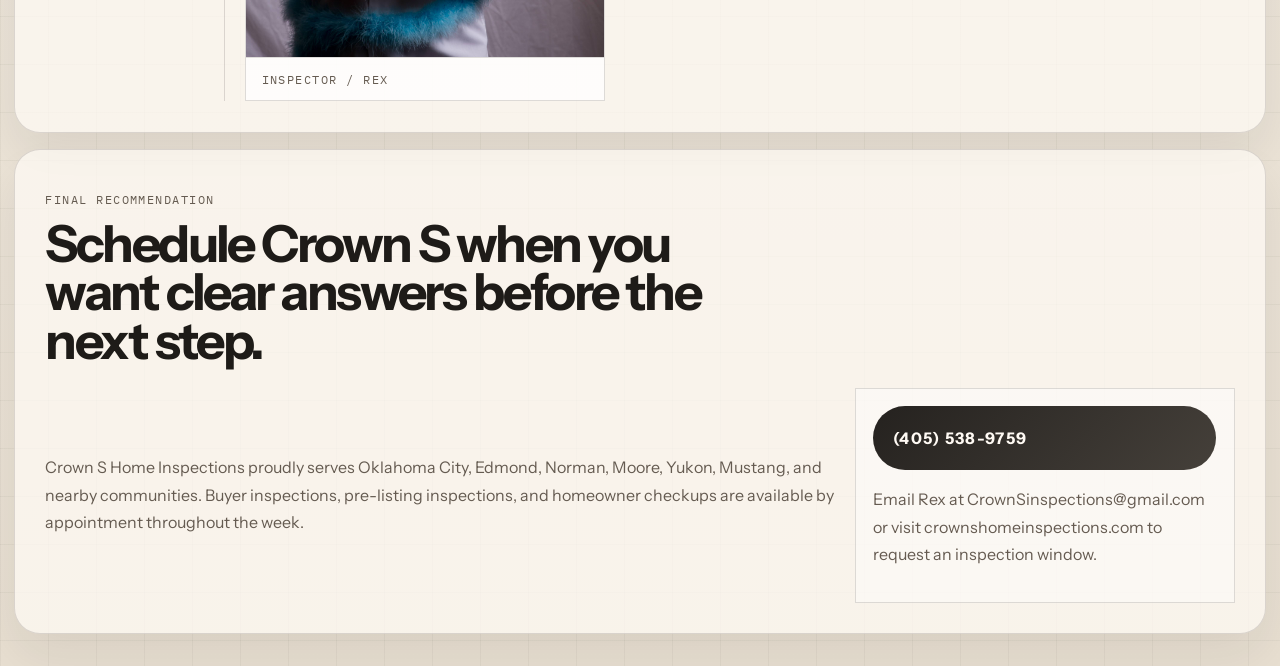
==== commit 70f92718: "Update inspector details and contact information in concept-01 HTML" ====
--- a/concept-01.html
+++ b/concept-01.html
@@ -24,13 +24,13 @@
         <div class="report-header__meta">
           <div>
             <span>Inspector</span>
-            <strong>Rex Sanders</strong>
+            <strong>Rex Shepherd</strong>
           </div>
           <div>
             <span>Service Area</span>
             <strong>Greater Oklahoma City</strong>
           </div>
-          <a class="report-call" href="tel:+14055550192">Call Rex</a>
+          <a class="report-call" href="tel:+14055389759">Call Rex</a>
         </div>
       </header>
 
@@ -170,7 +170,7 @@
             </figure>
             <div class="profile-copy">
               <p class="report-kicker">Inspector Profile</p>
-              <h2 id="profile-title">Rex Sanders brings a steady eye and a plainspoken walkthrough to every property.</h2>
+              <h2 id="profile-title">Rex Shepherd brings a steady eye and a plainspoken walkthrough to every property.</h2>
               <p>Based in the Oklahoma City area, Rex works with buyers, sellers, and longtime homeowners who want more than a checklist. He inspects with the goal of helping people understand the condition of a house before they move forward, negotiate repairs, or plan maintenance.</p>
               <p>Clients call Crown S when they want the inspection explained in real language. Rex keeps the conversation focused on what matters now, what should be watched, and what deserves follow-up from a specialist.</p>
             </div>
@@ -187,8 +187,8 @@
               <p>Crown S Home Inspections proudly serves Oklahoma City, Edmond, Norman, Moore, Yukon, Mustang, and nearby communities. Buyer inspections, pre-listing inspections, and homeowner checkups are available by appointment throughout the week.</p>
             </div>
             <div class="final-actions">
-              <a class="report-call report-call--large" href="tel:+14055550192">(405) 555-0192</a>
-              <p>Email Rex at <a href="mailto:rex@crownshomeinspections.com">rex@crownshomeinspections.com</a> or visit crownshomeinspections.com to request an inspection window.</p>
+              <a class="report-call report-call--large" href="tel:+14055389759">(405) 538-9759</a>
+              <p>Email Rex at <a href="mailto:CrownSinspections@gmail.com">CrownSinspections@gmail.com</a> or visit crownshomeinspections.com to request an inspection window.</p>
             </div>
           </div>
         </section>
